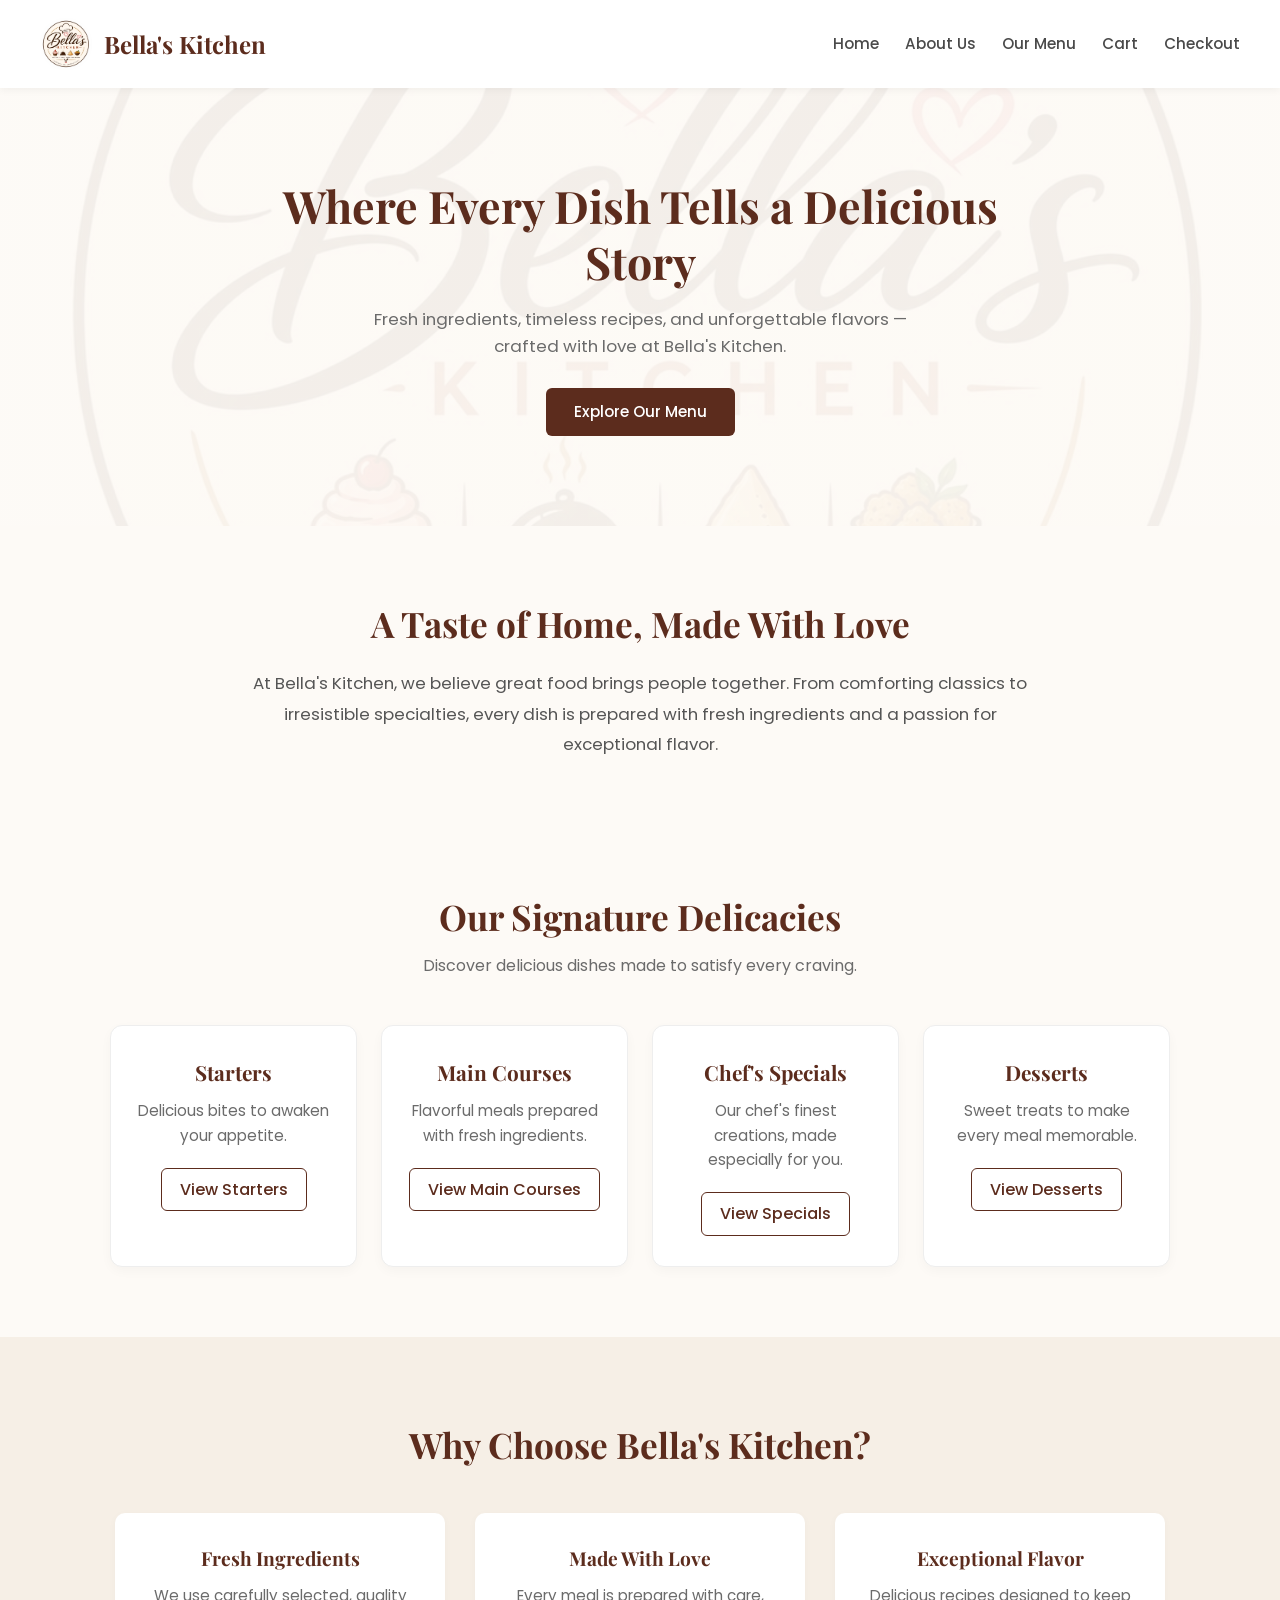
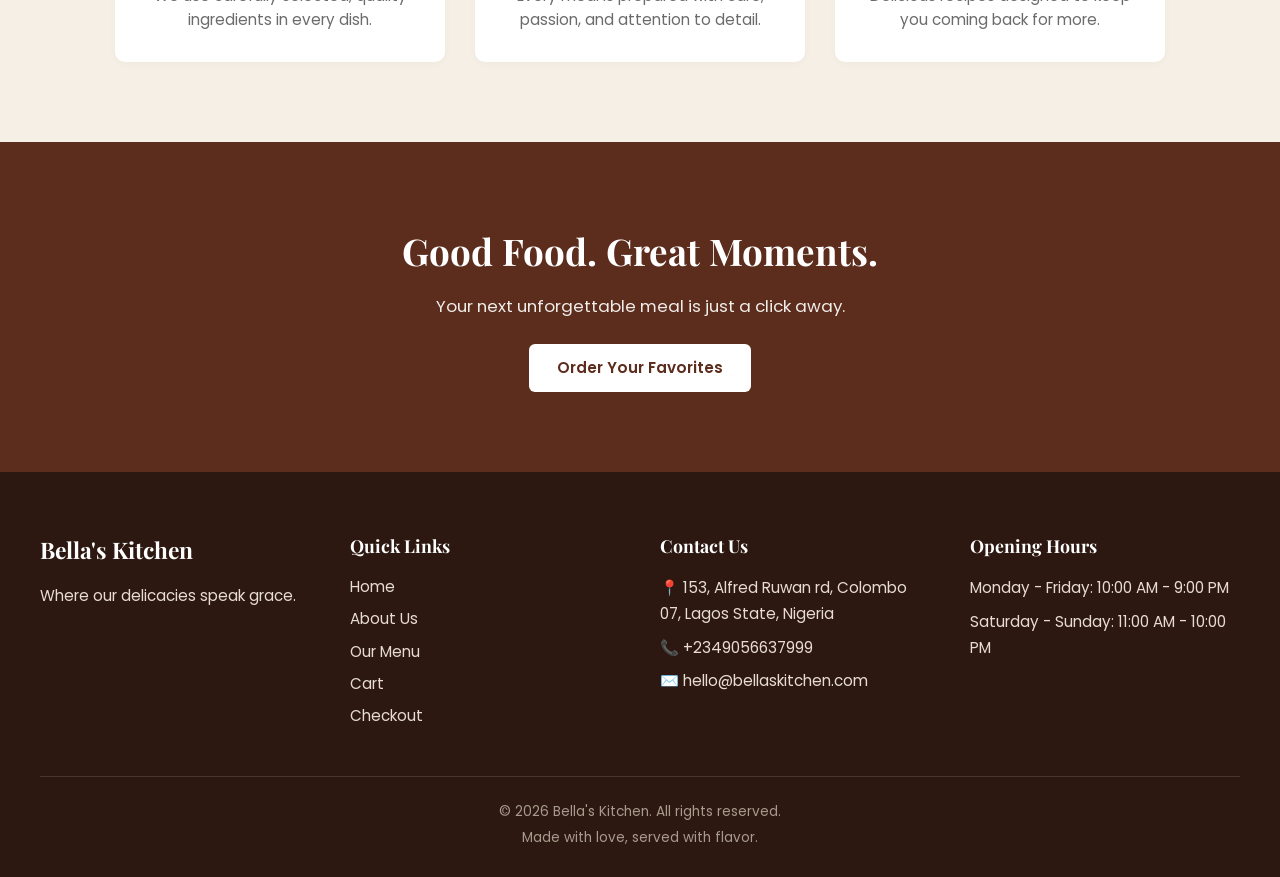
==== index.html @ 3e67be57 "Bella's Kitchen: redesigned site with cart, checkout, WhatsApp order flow" ====
<!DOCTYPE html>
<html lang="en">

<head>
    <meta charset="UTF-8">
    <meta name="viewport" content="width=device-width, initial-scale=1.0">

    <title>Bella's Kitchen | Delicious Food, Made With Love</title>
    <link rel="icon" type="image/jpeg" href="img/Bella's logo.jpeg">
    <link rel="preconnect" href="https://fonts.googleapis.com">
    <link rel="preconnect" href="https://fonts.gstatic.com" crossorigin>
    <link href="https://fonts.googleapis.com/css2?family=Playfair+Display:wght@700&family=Poppins:wght@400;500;600&display=swap" rel="stylesheet">

    <!-- CSS file -->
    <link rel="stylesheet" href="CSS/style.css">
</head>

<body>

    <!-- ================= HEADER ================= -->
    <header>
        <div class="logo">
            <a href="index.html" class="logo-link">
                <img src="img/Bella's logo.jpeg" alt="Bella's Kitchen logo">
                <h1>Bella's Kitchen</h1>
            </a>
        </div>

        <!-- Navigation -->
        <nav>
            <ul>
                <li><a href="#home">Home</a></li>
                <li><a href="#about">About Us</a></li>
                <li><a href="menu.html">Our Menu</a></li>
                <li><a href="cart.html">Cart <span class="cart-badge">0</span></a></li>
                <li><a href="checkout.html">Checkout</a></li>
            </ul>
        </nav>
    </header>


    <!-- ================= MAIN ================= -->
    <main>

        <!-- HOME / HERO SECTION -->
        <section id="home" class="hero">
            <div class="hero-content">
                <h1>Where Every Dish Tells a Delicious Story</h1>
                <p>
                    Fresh ingredients, timeless recipes, and unforgettable
                    flavors — crafted with love at Bella's Kitchen.
                </p>
                <a href="menu.html" class="btn">
                    Explore Our Menu
                </a>
            </div>
        </section>


        <!-- ABOUT SECTION -->
        <section id="about" class="about">
            <h2>A Taste of Home, Made With Love</h2>
            <p>
                At Bella's Kitchen, we believe great food brings people
                together. From comforting classics to irresistible
                specialties, every dish is prepared with fresh ingredients
                and a passion for exceptional flavor.
            </p>
        </section>


        <!-- DELICACIES / MENU SECTION -->
        <section id="delicacies" class="delicacies">
            <h2>Our Signature Delicacies</h2>
            <p class="section-subtitle">
                Discover delicious dishes made to satisfy every craving.
            </p>

            <div class="menu-container">
                <div class="menu-item">
                    <h3>Starters</h3>
                    <p>Delicious bites to awaken your appetite.</p>
                    <a href="menu.html?category=Starters" class="btn-outline">View Starters</a>
                </div>

                <div class="menu-item">
                    <h3>Main Courses</h3>
                    <p>Flavorful meals prepared with fresh ingredients.</p>
                    <a href="menu.html?category=Main%20Courses" class="btn-outline">View Main Courses</a>
                </div>

                <div class="menu-item">
                    <h3>Chef's Specials</h3>
                    <p>Our chef's finest creations, made especially for you.</p>
                    <a href="menu.html?category=Chef%27s%20Specials" class="btn-outline">View Specials</a>
                </div>

                <div class="menu-item">
                    <h3>Desserts</h3>
                    <p>Sweet treats to make every meal memorable.</p>
                    <a href="menu.html?category=Desserts" class="btn-outline">View Desserts</a>
                </div>
            </div>
        </section>


        <!-- WHY CHOOSE US SECTION -->
        <section class="why-us">
            <h2>Why Choose Bella's Kitchen?</h2>
            <div class="features">
                <div class="feature">
                    <h3>Fresh Ingredients</h3>
                    <p>
                        We use carefully selected, quality ingredients
                        in every dish.
                    </p>
                </div>

                <div class="feature">
                    <h3>Made With Love</h3>
                    <p>
                        Every meal is prepared with care, passion,
                        and attention to detail.
                    </p>
                </div>

                <div class="feature">
                    <h3>Exceptional Flavor</h3>
                    <p>
                        Delicious recipes designed to keep you coming back
                        for more.
                    </p>
                </div>
            </div>
        </section>


        <!-- CALL TO ACTION -->
        <section class="cta">
            <h2>Good Food. Great Moments.</h2>
            <p>
                Your next unforgettable meal is just a click away.
            </p>
            <a href="menu.html" class="btn">
                Order Your Favorites
            </a>
        </section>

    </main>


    <!-- ================= FOOTER ================= -->
    <footer>
        <div class="footer-content">
            <!-- Restaurant information -->
            <div class="footer-section">
                <h2>Bella's Kitchen</h2>
                <p>
                    Where our delicacies speak grace.
                </p>
            </div>

            <!-- Quick links -->
            <div class="footer-section">
                <h3>Quick Links</h3>
                <ul>
                    <li><a href="#home">Home</a></li>
                    <li><a href="#about">About Us</a></li>
                    <li><a href="menu.html">Our Menu</a></li>
                    <li><a href="cart.html">Cart</a></li>
                    <li><a href="checkout.html">Checkout</a></li>
                </ul>
            </div>

            <!-- Contact information -->
            <div class="footer-section">
                <h3>Contact Us</h3>
                <p>📍 153, Alfred Ruwan rd, Colombo 07, Lagos State, Nigeria</p>
                <p>📞 +2349056637999</p>
                <p>✉️ hello@bellaskitchen.com</p>
            </div>

            <!-- Opening hours -->
            <div class="footer-section">
                <h3>Opening Hours</h3>
                <p>Monday - Friday: 10:00 AM - 9:00 PM</p>
                <p>Saturday - Sunday: 11:00 AM - 10:00 PM</p>
            </div>
        </div>

        <!-- Copyright -->
        <div class="copyright">
            <p>© 2026 Bella's Kitchen. All rights reserved.</p>
            <p>Made with love, served with flavor.</p>
        </div>
    </footer>

    <script src="js/script.js"></script>
</body>
</html>
---- CSS/style.css ----
* {
  margin: 0;
  padding: 0;
  box-sizing: border-box;
}

body {
  font-family: 'Poppins', sans-serif;
  line-height: 1.6;
  color: #2c2c2c;
  background-color: #fdfaf6;
  overflow-x: hidden;
}

h1, h2, h3, h4 {
  font-family: 'Playfair Display', serif;
  color: #5c2c1d;
}

a {
  text-decoration: none;
  color: inherit;
}

ul {
  list-style: none;
}

/* ================= HEADER & NAVIGATION ================= */
header {
  display: flex;
  justify-content: space-between;
  align-items: center;
  padding: 18px 40px;
  background-color: #fff;
  box-shadow: 0 2px 8px rgba(0, 0, 0, 0.05);
  position: sticky;
  top: 0;
  z-index: 100;
}

.logo-link {
  display: flex;
  align-items: center;
  gap: 12px;
}

.logo img {
  height: 52px;
  width: 52px;
  border-radius: 50%;
  object-fit: cover;
}

.logo h1 {
  font-size: 1.5rem;
  font-weight: 700;
  color: #5c2c1d;
}

header nav ul {
  display: flex;
  align-items: center;
  gap: 26px;
}

header nav ul li a {
  font-weight: 500;
  font-size: 0.95rem;
  color: #4a4a4a;
  transition: color 0.2s ease;
  position: relative;
  display: inline-flex;
  align-items: center;
}

header nav ul li a:hover,
header nav ul li a.active {
  color: #c9852b;
}

.cart-badge {
  display: inline-flex;
  align-items: center;
  justify-content: center;
  background-color: #c9852b;
  color: #fff;
  font-size: 0.75rem;
  font-weight: 600;
  min-width: 20px;
  height: 20px;
  border-radius: 10px;
  padding: 0 6px;
  margin-left: 6px;
  line-height: 1;
}

.cart-badge.zero {
  display: none;
}

/* ================= BUTTONS ================= */
.btn {
  display: inline-block;
  padding: 12px 28px;
  background-color: #5c2c1d;
  color: #fff;
  border-radius: 6px;
  font-family: inherit;
  font-size: 0.95rem;
  font-weight: 500;
  border: none;
  cursor: pointer;
  text-align: center;
  transition: all 0.2s ease;
}

.btn:hover {
  background-color: #431f14;
  color: #fff;
}

.btn-block {
  width: 100%;
  font-size: 1rem;
}

.btn-outline {
  display: inline-block;
  padding: 8px 18px;
  background-color: transparent;
  border: 1px solid #5c2c1d;
  border-radius: 6px;
  color: #5c2c1d;
  font-family: inherit;
  font-weight: 500;
  cursor: pointer;
  text-decoration: none;
  transition: all 0.2s ease;
}

.btn-outline:hover {
  background-color: #5c2c1d;
  color: #fff;
}

/* ================= HERO SECTION ================= */
.hero {
  text-align: center;
  padding: 90px 20px;
  background: linear-gradient(rgba(253, 250, 246, 0.95), rgba(253, 250, 246, 0.95)), url('../img/Bella\'s logo.jpeg') center/cover no-repeat;
}

.hero h1 {
  font-size: 2.8rem;
  margin-bottom: 16px;
  max-width: 800px;
  margin-left: auto;
  margin-right: auto;
  line-height: 1.25;
}

.hero p {
  max-width: 580px;
  margin: 0 auto 28px;
  color: #6b6b6b;
  font-size: 1.05rem;
}

/* ================= ABOUT SECTION ================= */
.about {
  padding: 70px 30px;
  max-width: 850px;
  margin: 0 auto;
  text-align: center;
}

.about h2 {
  font-size: 2.2rem;
  margin-bottom: 16px;
}

.about p {
  color: #555;
  font-size: 1.05rem;
  line-height: 1.8;
}

/* ================= DELICACIES / MENU SECTION (INDEX) ================= */
.delicacies {
  padding: 60px 20px;
  text-align: center;
}

.delicacies h2 {
  font-size: 2.2rem;
  margin-bottom: 8px;
}

.section-subtitle {
  color: #6b6b6b;
  margin-bottom: 36px;
}

.menu-container {
  display: grid;
  grid-template-columns: repeat(auto-fit, minmax(240px, 1fr));
  gap: 24px;
  max-width: 1100px;
  margin: 0 auto;
  padding: 10px 20px;
}

.menu-item {
  background-color: #fff;
  border: 1px solid #eee;
  border-radius: 12px;
  padding: 30px 24px;
  text-align: center;
  box-shadow: 0 4px 12px rgba(0, 0, 0, 0.03);
  transition: transform 0.25s ease, box-shadow 0.25s ease;
}

.menu-item:hover {
  transform: translateY(-4px);
  box-shadow: 0 8px 20px rgba(0, 0, 0, 0.07);
}

.menu-item h3 {
  margin-bottom: 10px;
  font-size: 1.3rem;
}

.menu-item p {
  color: #6b6b6b;
  margin-bottom: 20px;
  font-size: 0.95rem;
}

/* ================= MENU PAGE & FILTERS ================= */
.menu-page {
  padding: 50px 20px 80px;
  max-width: 1200px;
  margin: 0 auto;
}

.menu-page h2 {
  text-align: center;
  font-size: 2.4rem;
  margin-bottom: 8px;
}

.menu-subtitle {
  text-align: center;
  color: #6b6b6b;
  margin-bottom: 25px;
}

.menu-filters {
  display: flex;
  flex-wrap: wrap;
  gap: 12px;
  justify-content: center;
  margin: 20px 0 40px;
}

.filter-btn {
  padding: 10px 22px;
  border: 1.5px solid #5c2c1d;
  background-color: #fff;
  color: #5c2c1d;
  border-radius: 30px;
  font-family: inherit;
  font-size: 0.95rem;
  font-weight: 500;
  cursor: pointer;
  transition: all 0.2s ease;
}

.filter-btn:hover,
.filter-btn.active {
  background-color: #5c2c1d;
  color: #fff;
}

.menu-items-grid {
  display: grid;
  grid-template-columns: repeat(auto-fill, minmax(260px, 1fr));
  gap: 28px;
  padding: 10px 0;
}

.dish-card {
  background-color: #fff;
  border: 1px solid #eee;
  border-radius: 12px;
  overflow: hidden;
  box-shadow: 0 4px 12px rgba(0, 0, 0, 0.04);
  display: flex;
  flex-direction: column;
  transition: transform 0.25s ease, box-shadow 0.25s ease;
}

.dish-card:hover {
  transform: translateY(-4px);
  box-shadow: 0 10px 24px rgba(0, 0, 0, 0.08);
}

.dish-card img {
  width: 100%;
  height: 190px;
  object-fit: cover;
}

.dish-card-body {
  padding: 20px;
  display: flex;
  flex-direction: column;
  flex-grow: 1;
  text-align: center;
}

.dish-card h3 {
  font-size: 1.15rem;
  margin-bottom: 6px;
}

.category-tag {
  font-size: 0.8rem;
  color: #8c7b74;
  text-transform: uppercase;
  letter-spacing: 0.5px;
  margin-bottom: 8px;
}

.dish-card .price {
  color: #5c2c1d;
  font-weight: 700;
  font-size: 1.25rem;
  margin-bottom: 16px;
}

.dish-card .add-to-cart {
  margin-top: auto;
  width: 100%;
}

/* ================= CART PAGE ================= */
.cart-page {
  padding: 50px 20px 80px;
  max-width: 850px;
  margin: 0 auto;
}

.cart-page h2 {
  text-align: center;
  font-size: 2.2rem;
  margin-bottom: 30px;
}

.cart-row {
  display: grid;
  grid-template-columns: 80px 1.8fr 120px 100px 70px;
  align-items: center;
  gap: 16px;
  padding: 16px 20px;
  background-color: #fff;
  border: 1px solid #eee;
  border-radius: 10px;
  margin-bottom: 12px;
  box-shadow: 0 2px 6px rgba(0, 0, 0, 0.02);
}

.cart-item-img {
  width: 72px;
  height: 72px;
  border-radius: 8px;
  object-fit: cover;
}

.cart-item-info {
  display: flex;
  flex-direction: column;
}

.cart-item-name {
  font-weight: 600;
  font-size: 1.05rem;
  color: #2c2c2c;
}

.cart-item-price {
  font-size: 0.85rem;
  color: #777;
}

.cart-qty-controls {
  display: flex;
  align-items: center;
  gap: 6px;
}

.qty-btn {
  width: 32px;
  height: 32px;
  border: 1px solid #d4c5b9;
  background-color: #faf4ee;
  color: #5c2c1d;
  font-size: 1.1rem;
  font-weight: 600;
  cursor: pointer;
  border-radius: 6px;
  display: flex;
  align-items: center;
  justify-content: center;
  transition: all 0.15s ease;
}

.qty-btn:hover {
  background-color: #5c2c1d;
  color: #fff;
  border-color: #5c2c1d;
}

.cart-qty-val {
  min-width: 24px;
  text-align: center;
  font-weight: 600;
  font-size: 0.95rem;
}

.cart-item-subtotal {
  font-weight: 600;
  font-size: 1rem;
  color: #5c2c1d;
}

.remove-item {
  background: none;
  border: none;
  color: #c94040;
  cursor: pointer;
  font-size: 0.85rem;
  font-weight: 500;
  transition: color 0.2s ease;
}

.remove-item:hover {
  color: #921b1b;
  text-decoration: underline;
}

.cart-summary {
  margin-top: 28px;
  padding: 24px;
  background-color: #fff;
  border: 1px solid #eee;
  border-radius: 12px;
  display: flex;
  justify-content: space-between;
  align-items: center;
  box-shadow: 0 4px 12px rgba(0, 0, 0, 0.03);
}

.cart-summary-total {
  font-size: 1.3rem;
  font-weight: 600;
}

.cart-summary-total span {
  color: #5c2c1d;
  font-size: 1.5rem;
  font-weight: 700;
}

.cart-empty-state {
  text-align: center;
  padding: 60px 20px;
  background-color: #fff;
  border: 1px solid #eee;
  border-radius: 12px;
  margin: 20px 0;
}

.cart-empty-state p {
  font-size: 1.15rem;
  color: #6b6b6b;
  margin-bottom: 24px;
}

/* ================= CHECKOUT PAGE ================= */
.checkout-page {
  padding: 50px 20px 80px;
  max-width: 760px;
  margin: 0 auto;
}

.checkout-page h2 {
  text-align: center;
  font-size: 2.2rem;
  margin-bottom: 30px;
}

.checkout-summary-box {
  background-color: #fff;
  border: 1px solid #eee;
  border-radius: 12px;
  padding: 24px;
  margin-bottom: 30px;
  box-shadow: 0 4px 12px rgba(0, 0, 0, 0.03);
}

.checkout-list {
  list-style: none;
  padding: 0;
}

.checkout-item {
  display: flex;
  align-items: center;
  justify-content: space-between;
  padding: 12px 0;
  border-bottom: 1px solid #f0ede9;
}

.checkout-item-details {
  display: flex;
  align-items: center;
  gap: 14px;
}

.checkout-thumb {
  width: 50px;
  height: 50px;
  object-fit: cover;
  border-radius: 6px;
}

.checkout-item-meta {
  font-size: 0.85rem;
  color: #777;
}

.checkout-item-price {
  font-weight: 600;
  color: #5c2c1d;
}

.checkout-total-row {
  display: flex;
  justify-content: space-between;
  align-items: center;
  margin-top: 18px;
  padding-top: 14px;
  border-top: 2px solid #5c2c1d;
  font-size: 1.15rem;
  font-weight: 600;
}

.checkout-total-amount {
  font-size: 1.4rem;
  color: #5c2c1d;
  font-weight: 700;
}

#checkout-form {
  background-color: #fff;
  border: 1px solid #eee;
  border-radius: 12px;
  padding: 30px;
  box-shadow: 0 4px 12px rgba(0, 0, 0, 0.03);
  display: flex;
  flex-direction: column;
  gap: 12px;
}

#checkout-form h3 {
  font-size: 1.3rem;
  margin-bottom: 8px;
}

#checkout-form label {
  font-size: 0.9rem;
  font-weight: 500;
  color: #444;
}

#checkout-form input,
#checkout-form textarea {
  padding: 12px;
  border: 1px solid #ccc;
  border-radius: 6px;
  font-family: inherit;
  font-size: 0.95rem;
  outline: none;
  transition: border-color 0.2s ease;
}

#checkout-form input:focus,
#checkout-form textarea:focus {
  border-color: #5c2c1d;
}

#checkout-form button[type="submit"] {
  margin-top: 16px;
  padding: 14px;
  font-size: 1.05rem;
}

.success-banner {
  background-color: #f1f8e9;
  border: 1px solid #c8e6c9;
  color: #2e7d32;
  padding: 30px;
  border-radius: 12px;
  text-align: center;
  margin-bottom: 30px;
}

.success-banner h3 {
  color: #2e7d32;
  font-size: 1.5rem;
  margin-bottom: 10px;
}

.success-banner p {
  color: #388e3c;
  margin-bottom: 8px;
}

/* ================= WHY US SECTION ================= */
.why-us {
  text-align: center;
  padding: 80px 20px;
  background-color: #f6efe6;
}

.why-us h2 {
  font-size: 2.2rem;
  margin-bottom: 40px;
}

.features {
  display: grid;
  grid-template-columns: repeat(auto-fit, minmax(240px, 1fr));
  gap: 30px;
  max-width: 1050px;
  margin: 0 auto;
}

.feature {
  background-color: #fff;
  padding: 30px 20px;
  border-radius: 10px;
  box-shadow: 0 2px 8px rgba(0,0,0,0.03);
}

.feature h3 {
  font-size: 1.2rem;
  margin-bottom: 10px;
}

.feature p {
  color: #6b6b6b;
  font-size: 0.95rem;
}

/* ================= CTA SECTION ================= */
.cta {
  text-align: center;
  padding: 80px 20px;
  background-color: #5c2c1d;
  color: #fff;
}

.cta h2 {
  color: #fff;
  font-size: 2.3rem;
  margin-bottom: 12px;
}

.cta p {
  font-size: 1.05rem;
  color: #f0ede9;
  margin-bottom: 24px;
}

.cta .btn {
  background-color: #fff;
  color: #5c2c1d;
  font-weight: 600;
}

.cta .btn:hover {
  background-color: #faf4ee;
}

/* ================= FOOTER ================= */
footer {
  background-color: #2c1810;
  color: #e8dcd0;
  padding: 60px 40px 24px;
}

.footer-content {
  display: grid;
  grid-template-columns: repeat(auto-fit, minmax(200px, 1fr));
  gap: 40px;
  max-width: 1200px;
  margin: 0 auto;
  font-size: 0.95rem;
}

.footer-section h2,
.footer-section h3 {
  color: #fff;
  margin-bottom: 14px;
}

.footer-section p {
  color: #e8dcd0;
  line-height: 1.7;
  margin-bottom: 8px;
}

.footer-section ul li {
  margin-bottom: 8px;
}

.footer-section a {
  color: #e8dcd0;
  transition: color 0.2s ease;
}

.footer-section a:hover {
  color: #c9852b;
}

.copyright {
  text-align: center;
  border-top: 1px solid #4a352a;
  padding-top: 20px;
  margin-top: 40px;
  font-size: 0.85rem;
  color: #a89a8c;
}

.copyright p {
  margin: 4px 0;
}

/* ================= TOAST NOTIFICATION ================= */
.bella-toast {
  position: fixed;
  bottom: 28px;
  right: 28px;
  background-color: #5c2c1d;
  color: #fff;
  padding: 14px 24px;
  border-radius: 8px;
  font-size: 0.95rem;
  font-weight: 500;
  box-shadow: 0 6px 18px rgba(0, 0, 0, 0.2);
  transform: translateY(100px);
  opacity: 0;
  transition: all 0.3s ease;
  z-index: 1000;
  display: flex;
  align-items: center;
  gap: 10px;
}

.bella-toast.show {
  transform: translateY(0);
  opacity: 1;
}

/* ================= RESPONSIVE DESIGN ================= */
@media (max-width: 768px) {
  header {
    flex-direction: column;
    padding: 16px 20px;
    gap: 14px;
  }

  header nav ul {
    flex-wrap: wrap;
    justify-content: center;
    gap: 14px;
  }

  .hero h1 {
    font-size: 2rem;
  }

  .cart-row {
    grid-template-columns: 60px 1fr;
    gap: 12px;
    padding: 14px;
  }

  .cart-item-img {
    width: 60px;
    height: 60px;
  }

  .cart-qty-controls {
    grid-column: 1 / 2;
  }

  .cart-item-subtotal {
    grid-column: 2 / 3;
    text-align: right;
  }

  .remove-item {
    grid-column: 1 / -1;
    text-align: right;
  }

  .cart-summary {
    flex-direction: column;
    gap: 16px;
    text-align: center;
  }

  .cart-summary .btn {
    width: 100%;
  }
}
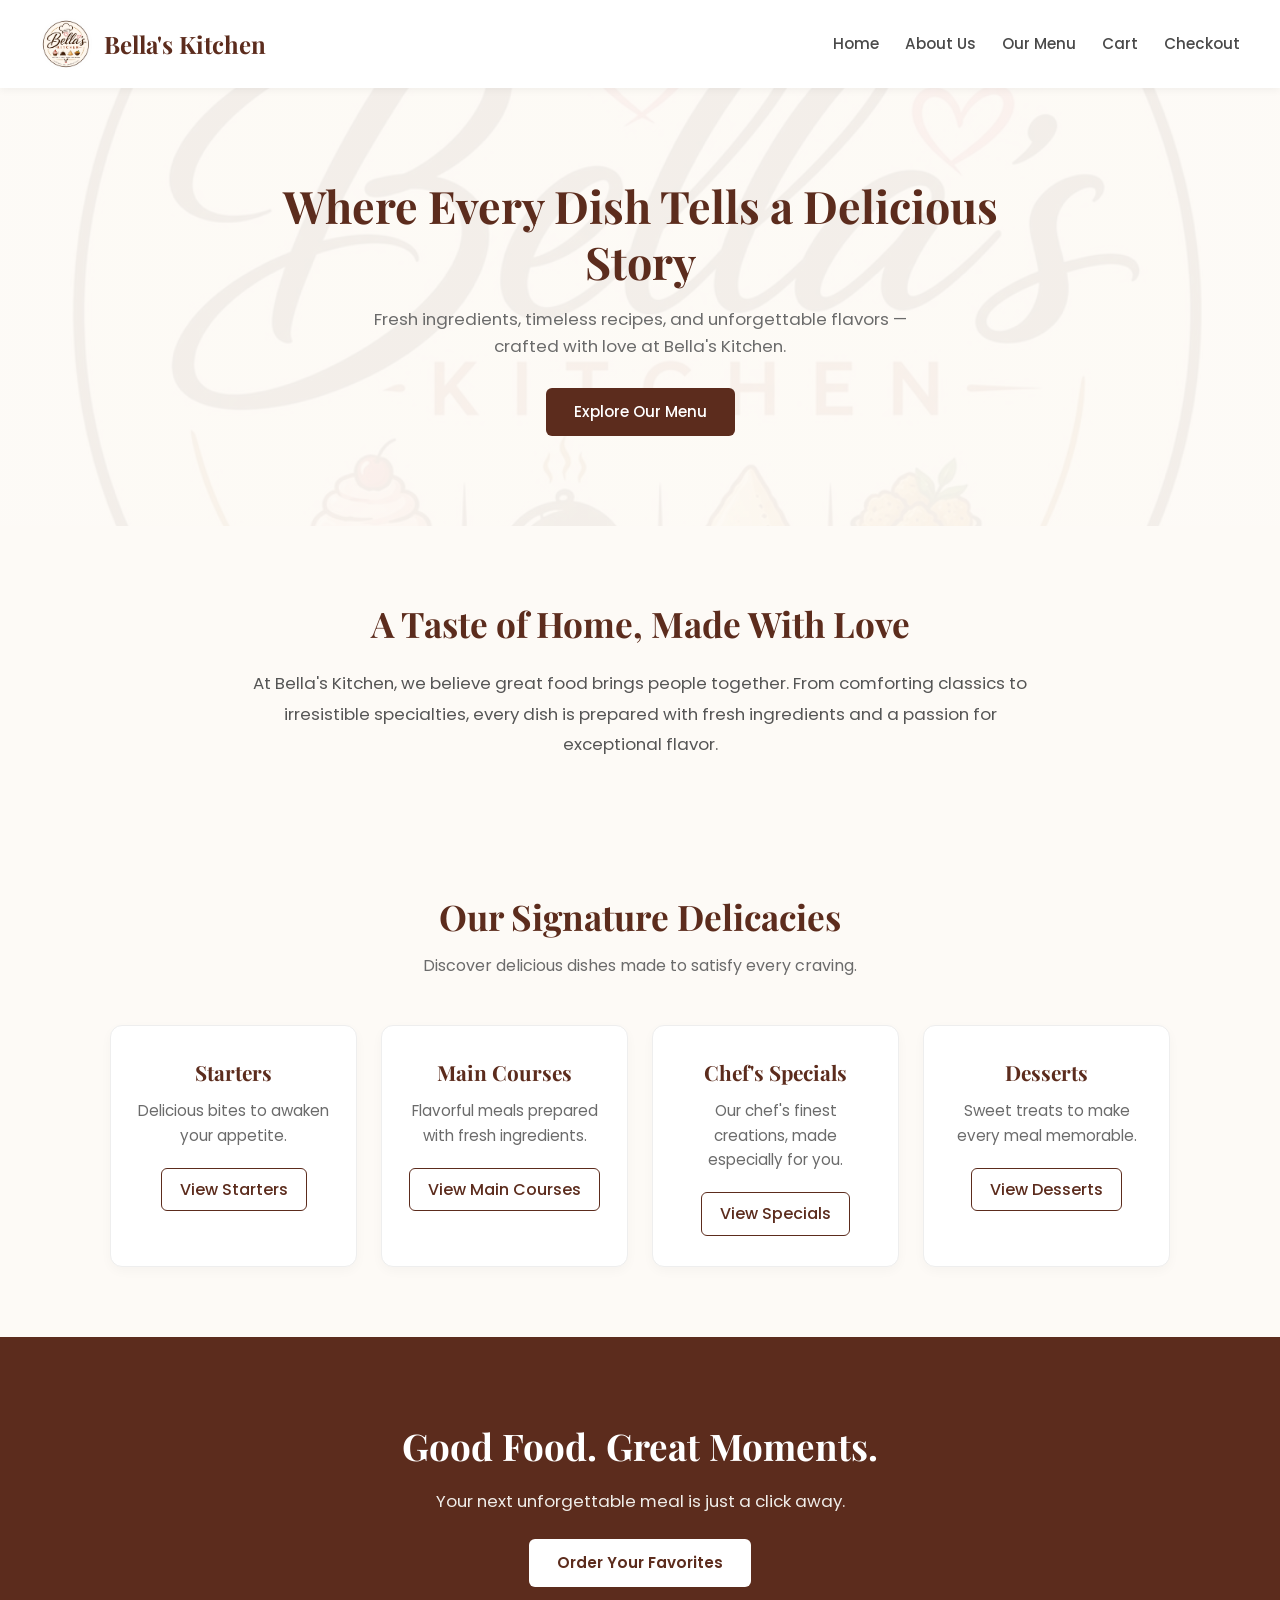
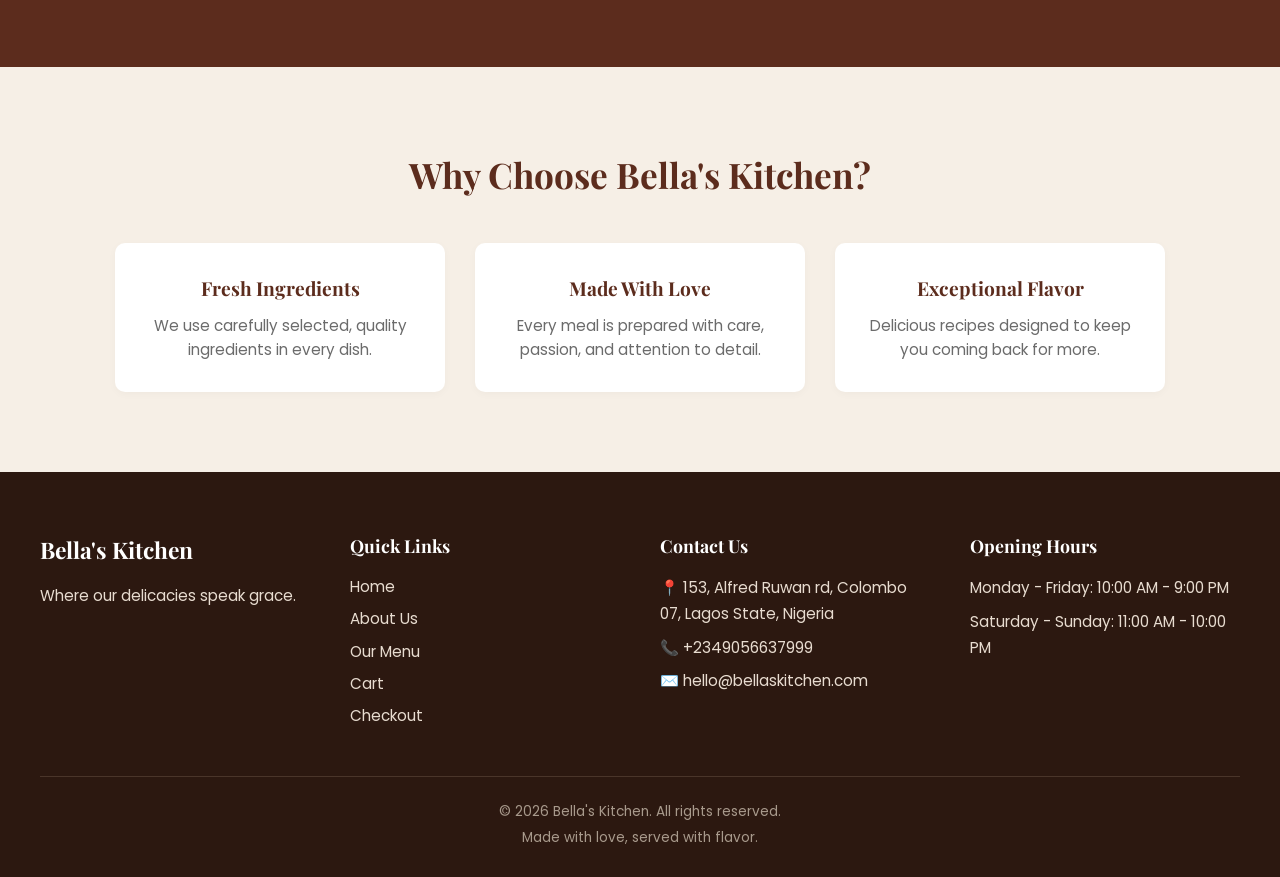
==== commit 6fc747b1: "Reorder homepage sections: moved Good Food Great Moments and Contact Us" ====
--- a/index.html
+++ b/index.html
@@ -103,6 +103,16 @@
             </div>
         </section>
 
+  <!-- CALL TO ACTION -->
+        <section class="cta">
+            <h2>Good Food. Great Moments.</h2>
+            <p>
+                Your next unforgettable meal is just a click away.
+            </p>
+            <a href="menu.html" class="btn">
+                Order Your Favorites
+            </a>
+        </section>
 
         <!-- WHY CHOOSE US SECTION -->
         <section class="why-us">
@@ -132,18 +142,6 @@
                     </p>
                 </div>
             </div>
-        </section>
-
-
-        <!-- CALL TO ACTION -->
-        <section class="cta">
-            <h2>Good Food. Great Moments.</h2>
-            <p>
-                Your next unforgettable meal is just a click away.
-            </p>
-            <a href="menu.html" class="btn">
-                Order Your Favorites
-            </a>
         </section>
 
     </main>
